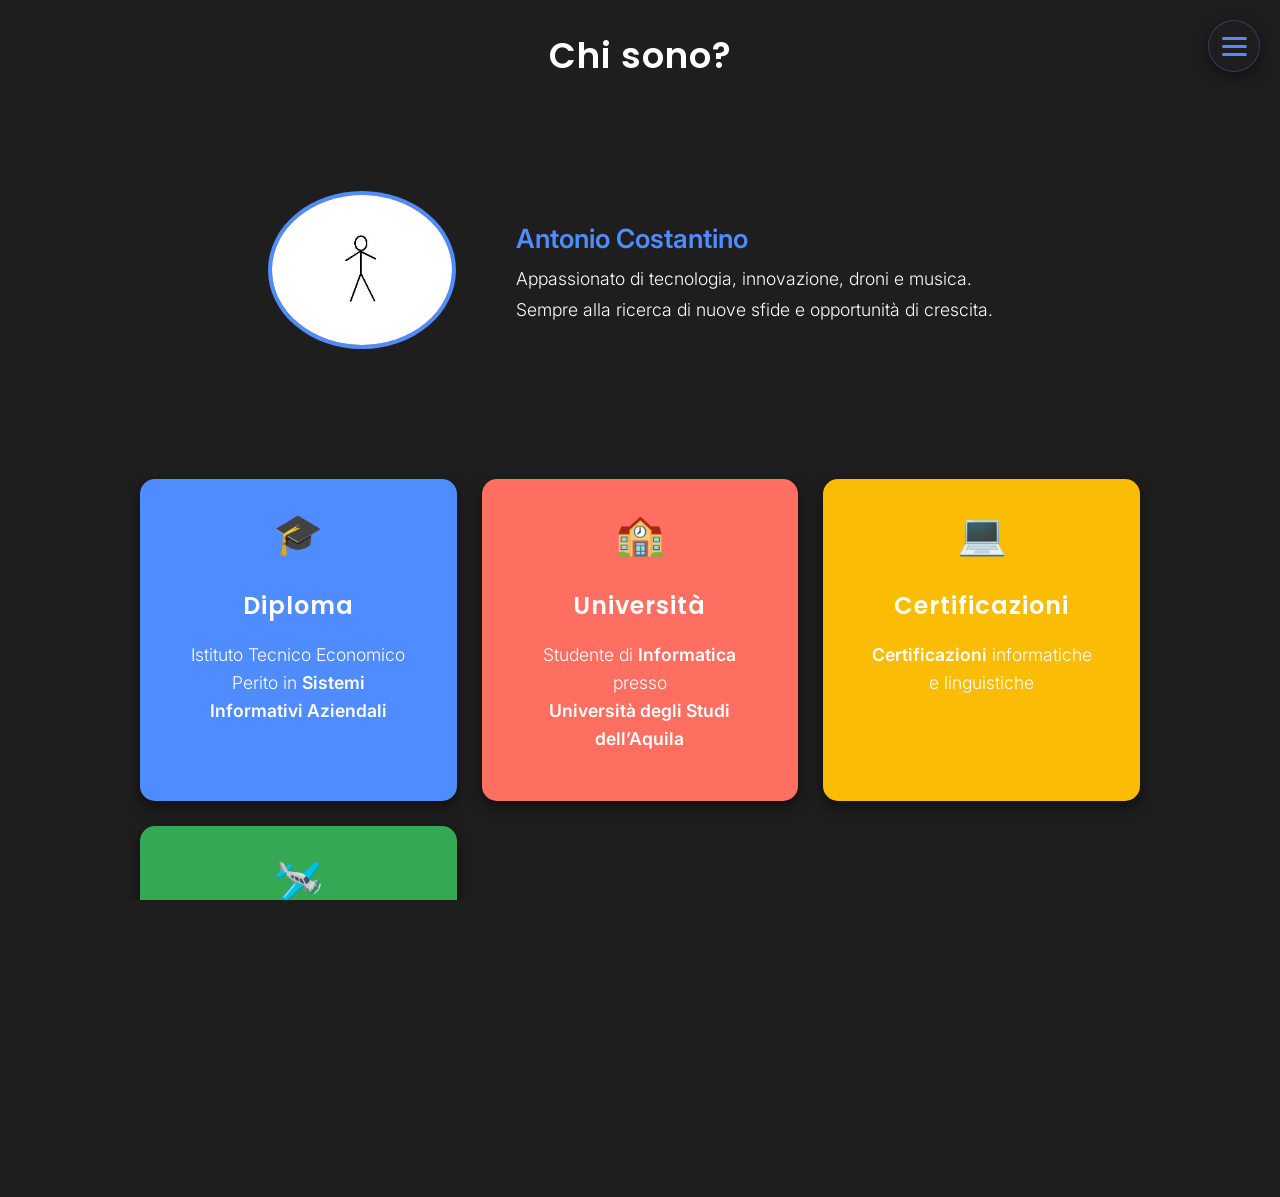
==== chi sono.html @ 18ca6b0a "Reset e ripartenza pulita" ====
<!DOCTYPE html>
<html lang="it">
<head>
  <meta charset="UTF-8">
  <meta name="viewport" content="width=device-width, initial-scale=1.0">
  <title>Antonio Costantino | Chi Sono</title>
  <link rel="stylesheet" href="https://cdnjs.cloudflare.com/ajax/libs/font-awesome/6.5.1/css/all.min.css">
  <link href="https://fonts.googleapis.com/css2?family=Inter:wght@300;400;500&family=Poppins:wght@600&display=swap" rel="stylesheet">
  <link rel="stylesheet" href="css/style.css">
  <link rel="stylesheet" href="css/chi sono.css">
</head>

<body>
  <!-- Menu -->
  <input type="checkbox" id="menuToggle" class="menuToggle">
  <label for="menuToggle" class="menu">
    <span class="hamburger"></span>
    <span class="hamburger"></span>
    <span class="hamburger"></span>
  </label>

  <nav class="options">
    <div class="menu-links"></div>
    <a href="index.html">Home</a>
    <a href="chi sono.html" class="active">Chi sono</a>
    <a href="foto.html">Foto</a>
    <a href="progetti.html">Progetti</a>

    <div class="menu-contacts">
      <span class="contacts-title">Contatti</span>
      <a href="mailto:acostantino2005@gmail.com" target="_blank" class="social-item">
      <div class="icon-box"><i class="far fa-envelope"> Email</i></div>
        </a> 
      <a href="https://www.linkedin.com/in/antonio-costantino-6b9562305/" target="_blank" class="social-item">
        <div class="icon-box"><i class="fab fa-linkedin-in"> LinkedIn</i></div>
    </a>
    <a href="https://www.instagram.com/antonio_costantino05/" target="_blank" class="social-item">
    <div class="icon-box"><i class="fab fa-instagram"> Instagram</i></div></a>
   </div>
  </nav>

 <div id="page-content">
    <!-- Titolo pagina-->
    <section class="main-title">
      <h1>Chi sono?</h1>
    </section>

    <!-- Foto e scritta -->
    <section class="io">
      <img src="png/iopersito.jpg" alt="Foto di Antonio" class="io-img">
     <div class="io-text">
       <p>
        <span class="nome">Antonio Costantino</span><br>
        Appassionato di tecnologia, innovazione, droni e musica.<br>
        Sempre alla ricerca di nuove sfide e opportunità di crescita.<br>
       </p>
     </div>
   </section>

   <section class="boxes">
      <div class="box fade-in" style="--bg:#4f8cff;">
        <div class="icon">🎓</div>
        <h2>Diploma</h2>
        <p>Istituto Tecnico Economico Perito in <span class="bold">Sistemi Informativi Aziendali</span></p>
     </div>

      <div class="box fade-in" style="--bg:#ff6f61;">
        <div class="icon">🏫</div>
        <h2>Università</h2>
        <p>Studente di <span class="bold">Informatica</span> presso <br>
        <a href="https://www.univaq.it/" target="_blank" class="universita"><span class="bold">Università degli Studi dell’Aquila</span></a></p> 
     </div>

      <div class="box fade-in" style="--bg:#fbbc05;">
        <div class="icon">💻</div>
        <h2>Certificazioni</h2>
        <p><span class="bold">Certificazioni</span> informatiche e linguistiche</p>
     </div>

      <div class="box fade-in" style="--bg:#34a853;">
        <div class="icon">🛩️</div>
        <h2>Pilota</h2>
        <p><span class="bold">Pilota certificato UAS</span> categoria open A1-A3</p>
      </div>
    </section>
      <div class="copyright">&copy; 2026 | Antonio Costantino</div>
 </div>

  <script>
    window.addEventListener('DOMContentLoaded', () => {
    // 1. Attiva l'ingresso soft della pagina
    document.body.classList.add('loaded');

    // 2. Gestione dei faders (il tuo codice esistente per lo scroll)
    const faders = document.querySelectorAll('.fade-in');
    const options = { threshold: 0.05, rootMargin: "0px 0px -20px 0px"};
    const observer = new IntersectionObserver((entries, observer) => {
      entries.forEach(entry => {
        if(entry.isIntersecting){
          entry.target.classList.add('visible');
          observer.unobserve(entry.target);
        }
      });
    }, options);
    faders.forEach(fader => observer.observe(fader)); 

    // 3. Close menu on outside click
    const menuToggle = document.getElementById('menuToggle');
    const menuButton = document.querySelector('.menu'); // The label acting as the button
    const optionsMenu = document.querySelector('.options'); // The actual menu panel

    document.addEventListener('click', function(event) {
      // If the menu is open
      if (menuToggle.checked) {
        const target = event.target;

        // Check if the click was outside the menu button AND outside the menu panel
        // Also ensure the click wasn't directly on the hidden checkbox itself (though unlikely)
        if (!optionsMenu.contains(target) && !menuButton.contains(target) && target !== menuToggle) {
          menuToggle.checked = false; // Close the menu
        }
      }
    });
    });
 </script>
</body>
</html>
---- css/style.css ----
/* --- Stile generale --- */
/* Impedisce di trascinare le immagini fuori dal sito */
img {
  -webkit-user-drag: none;
  -khtml-user-drag: none;
  -moz-user-drag: none;
  -o-user-drag: none;
  user-select: none;
}

/* Evita che su mobile appaia il menu "salva" tenendo premuto */
.gallery-item img, #modalImg {
  -webkit-touch-callout: none;
}

html, body {
  width: 100%;
  height: 100%;
  margin: 0;
  padding: 0;
  text-align: center;
  background-color: #1E1E1E;
  color: #ffffff;
  font-family: 'Inter', sans-serif;
  overflow-x: hidden; /* Evita scivolamenti laterali */
}

#page-content {
  width: 100%;
  min-height: 100vh;
  display: flex;
  flex-direction: column;
  transition: transform 0.5s cubic-bezier(0.4, 0, 0.2, 1);
  position: relative;
  z-index: 1;
}

/* --- Titoli --- */
h1, h2, h3 {
  font-family: 'Poppins', sans-serif;
  font-size: 2.2em;
  font-weight: 600;
  letter-spacing: 1px;
}

/* --- Testo --- */
p {
  font-family: 'Inter', sans-serif;
  font-size: 1.1em;
  max-width: 650px;
  line-height: 1.8;
  padding: 0 20px;
  font-weight: 300;
}

/* --- Immagine --- */
.io-img { 
  width: 150px; /* La foto profilo ora è specifica */
  height: 150px;
  object-fit: cover;
  border-radius: 50%; 
  margin: 20px 0;
  border: 2px solid #4f8cff;
}

/* --- Link generici --- */
a {
  text-decoration: none;
  color: #4f8cff;
  transition: 0.3s;
}

a:hover {
  transform: scale(1.05);
  color: #3a6fd8;
}

/* --- Link nei paragrafi --- */
p a {
  color: #fff;
}
p a:hover {
  color: #ccc;
  text-decoration: underline;
}

.bold {
  font-weight: 600;
}

/* Stile base del cerchio dietro l'icona */
.icon-wrapper {
  width: 80px;
  height: 80px;
  border-radius: 50%;
  display: flex;
  align-items: center;
  justify-content: center;
  font-size: 2.2rem;
  margin-bottom: 20px;
  transition: transform 0.3s ease;
}

/* Colore Blu per "Chi Sono" */
.block-who .icon-wrapper {
  background: rgba(79, 140, 255, 0.1);
  color: #4f8cff;
  border: 1px solid rgba(79, 140, 255, 0.3);
}

/* Colore Arancio/Giallo per "Foto" (richiama il sole/tramonto) */
.block-photo .icon-wrapper {
  background: rgba(255, 159, 67, 0.1);
  color: #ff9f43;
  border: 1px solid rgba(255, 159, 67, 0.3);
}

/* Colore Rosso/Fucsia per "Progetti" (richiama la spinta del razzo) */
.block-projects .icon-wrapper {
  background: rgba(255, 107, 107, 0.1);
  color: #ff6b6b;
  border: 1px solid rgba(255, 107, 107, 0.3);
}

/* Effetto al passaggio del mouse: l'icona si illumina */
.nav-block:hover .icon-wrapper {
  transform: scale(1.1);
}

.block-who:hover { border-color: #4f8cff; }
.block-photo:hover { border-color: #ff9f43; }
.block-projects:hover { border-color: #ff6b6b; }

/* --- Menu Home --- */
.menuToggle {
  display: none;
}

.menu {
  position: fixed;
  top: 20px;
  right: 20px;
  width: 50px;
  height: 50px;
  z-index: 1100;
  background-color: rgba(30, 30, 30, 0.8); 
  border: 1px solid rgba(79, 140, 255, 0.3); 
  border-radius: 50%;
  cursor: pointer;
  display: flex;
  flex-direction: column;
  justify-content: center; 
  align-items: center;
  gap: 5px; 
  z-index: 2100;
  box-shadow: 0 4px 15px rgba(0, 0, 0, 0.5); 
  backdrop-filter: blur(5px); 
  transition: transform 0.5s ease;
  transition: transform 0.3s ease, background-color 0.3s ease, border-color 0.3s ease;
}

/* Modifica alle lineette interne per adattarle al nuovo contenitore */
.hamburger {
  display: block;
  width: 25px; 
  height: 3px;
  background-color: #4f8cff;
  border-radius: 2px;
  transition: transform 0.3s ease, background-color 0.3s ease;
}

.menu:hover {
  background-color: rgba(79, 140, 255, 0.1); 
  border-color: #4f8cff;
}

.menu:hover .hamburger {
  transform: scale(1.1); 
}

/* 1. Sposta il contenuto a sinistra di 300px (pari alla larghezza del menu) */
#menuToggle:checked ~ #page-content {
  transform: translateX(-100px);
}

/* 2. Fai entrare il menu */
#menuToggle:checked ~ .options {
  transform: translateX(0);
}

.menu-links {
  display: flex;
  flex-direction: column;
  align-items: center;
  gap: 25px;
  margin-top: auto;
}

/* Contenitore generale dei contatti nel menu */
.menu-contacts {
  display: flex;
  flex-direction: column;
  align-items: center;
  gap: 12px; /* Spazio tra Email, LinkedIn, ecc. */
  margin-top: auto;
  padding-bottom: 40px;
  width: 100%;
}

/* La scritta "CONTATTI" in blu */
.contacts-title {
  color: #4f8cff;
  font-size: 0.75rem; 
  text-transform: uppercase;
  letter-spacing: 2.5px;
  margin-bottom: 8px;
  opacity: 0.9;
}

/* I nomi delle applicazioni (Email, LinkedIn, ecc.) */
.menu-contacts a {
  font-size: 0.9rem !important; /* Dimensione ridotta */
  color: rgba(255, 255, 255, 0.6) !important; /* Colore più discreto */
  text-decoration: none;
  transition: all 0.3s ease;
  font-weight: 300;
}

.menu-contacts a:hover {
  color: #4f8cff !important; /* Diventa blu quando ci passi sopra */
  transform: translateY(-2px); /* Leggerissimo movimento verso l'alto */
}

/* --- Opzioni menu --- */
.options {
  position: fixed;  
  top: 0;
  right: 0;
  bottom: 0;
  width: 300px;
  height: 100vh;
  background-color: rgba(17, 17, 17, 0.65);
  border-left: 1px solid rgba(79, 140, 255, 0.2); 
  backdrop-filter: blur(15px);
  -webkit-backdrop-filter: blur(15px);
  z-index: 2000;
  display: flex;
  flex-direction: column; 
  justify-content: space-between;
  gap: 20px;
  transform: translateX(100%);
  transition: transform 0.5s cubic-bezier(0.4, 0, 0.2, 1); /* Animazione di entrata più fluida */ 
  overflow-y: auto; /* Permette lo scorrimento verticale se il contenuto supera l'altezza */
}

.options a {
  color: #fff;
  font-size: 1.3em;
  text-decoration: none;
  font-weight: 500;
  transition: 0.3s;
}

.options a:hover {
  background-color: transparent;
  color: #4f8cff;
  transform: translateX(-10px); /* Effetto hover che sposta il testo a sinistra */
}

/* --- Pagina attiva --- */
.options a.active {
  background-color: transparent;
  color: #4f8cff;
  font-weight: 700;
}


/* --- Footer --- */
footer {
  width: 100%;
  margin-left: 0;
  margin-right: 0;
  margin-top: auto;
  padding: 10px 0; 
  background-color: #111;
  display: flex;
  flex-direction: column;
  align-items: center;
  gap: 8px;

  box-sizing: border-box; 
  position: relative;
}

.footer-title {
  font-size: 1.0em;
  margin: 0;
  color: #fff;
  letter-spacing: 1px;
}

footer .contatti {
  display: flex;
  gap: 25px; /* Spazio equilibrato tra i tre link */
  align-items: center;
  justify-content: center;
  flex-wrap: wrap; /* Fondamentale per il cellulare */
  max-width: 900px;
  margin: 0 auto;
}

.contact-item {
  display: flex;
  align-items: center;
  transition: transform 0.3s cubic-bezier(0.175, 0.885, 0.32, 1.275);
}

.contact-item:hover {
  transform: scale(1.15);
}

footer .contact-item a {
  color: #4f8cff;
  font-weight: 500;
}

.footer-social-link {
  display: flex;
  align-items: center;
  gap: 8px;
  color: rgba(255,255,255,0.7);
  font-size: 0.9rem;
  padding: 5px 10px;
  transition: 0.3s;
}

.footer-social-link i {
  color: #4f8cff;
}

.footer-social-link:hover {
  color: #fff;
  transform: translateY(-2px);
}

/* Colori personalizzati all'hover */
.contact-item:nth-child(1):hover a { color: #ff4f4f; } /* Mail -> Rosso */
.contact-item:nth-child(2):hover a { color: #0077b5; } /* LinkedIn -> Blu LinkedIn */
.contact-item:nth-child(3):hover a { color: #e1306c; } /* Instagram -> Rosa/Viola */

@media(max-width:768px){
  .menu-panel {
    width: 100%; /* occupa tutto lo schermo su mobile */
  }
}

.copyright {
  margin-top: auto; 
  padding: 20px 30px; 
  color: rgba(255, 255, 255, 0.3); 
  font-size: 0.85em;
  letter-spacing: 1px;
}

/* --- STILE SPECIFICO PER I BLOCCHI DELLA HOME --- */
.home-header {
  padding: 100px 20px 50px;
  text-align: center;
}

@media (max-width: 600px) {
  .home-header { padding: 60px 15px 30px; }
  .home-header h1 { font-size: 1.8rem; }
  .subtitle { font-size: 1rem; width: 100%; }
}

.home-header h1 span {
  color: #4f8cff;
}

.home-grid {
  display: grid;
  grid-template-columns: repeat(3, 1fr); /* 3 colonne su PC */
  gap: 25px;
  max-width: 1100px;
  margin: 0 auto 100px; /* Spazio sotto prima del footer */
  padding: 0 30px;
}

.nav-block {
  background-color: #252525;
  padding: 45px 25px;
  border-radius: 25px;
  text-decoration: none;
  border: 1px solid rgba(79, 140, 255, 0.1);
  display: flex;
  flex-direction: column;
  align-items: center;
  transition: all 0.4s cubic-bezier(0.175, 0.885, 0.32, 1.275);
}

.nav-block:hover {
  transform: translateY(-12px);
  background-color: #2a2a2a;
  border-color: #4f8cff;
  box-shadow: 0 15px 35px rgba(0,0,0,0.6);
}

.nav-block .icon { font-size: 3.2rem; margin-bottom: 15px; }
.nav-block h2 { font-size: 1.6rem; color: #fff; margin: 10px 0; }
.nav-block p { color: rgba(255,255,255,0.5); font-size: 0.95rem; margin: 0; line-height: 1.4; }

/* Adattamento per tablet e cellulari */
@media (max-width: 992px) { .home-grid { grid-template-columns: repeat(2, 1fr); } }
@media (max-width: 600px) { .home-grid { grid-template-columns: 1fr; } }

/* --- MENU FULL SCREEN SU MOBILE --- */
@media (max-width: 768px) {
  .options {
    width: 100% !important; /* Copre tutta la larghezza */
    border-left: none !important; /* Rimuoviamo il bordo sinistro perché non c'è più stacco */
    
    /* Su mobile usiamo flex-start: se il contenuto è tanto, inizia dall'alto e abilita lo scroll */
    justify-content: flex-start !important; 
    align-items: center !important;
    gap: 40px !important; /* Aumentiamo leggermente il gap per più spazio e potenziale overflow */
    padding: 80px 0 40px; /* Riduciamo il padding verticale per massimizzare lo spazio per il contenuto */
    overflow-y: auto !important;
    -webkit-overflow-scrolling: touch; /* Rende lo scroll fluido su dispositivi iOS */
    overscroll-behavior: contain; /* Impedisce alla pagina sotto di scorrere quando muovi il menu */
  }

  /* Rimuoviamo i margini automatici che su mobile "spingono" i contatti troppo in basso
     impedendo il corretto scorrimento della lista */
  .options .menu-links, 
  .options .menu-contacts {
    margin-top: 0 !important;
  }

  /* Fondamentale: impedisce ai link e ai contatti di rimpicciolirsi per "forzare" la vista */
  .options a, .menu-contacts {
    flex-shrink: 0 !important; /* Assicuriamo che non si rimpiccioliscano */
  }

  /* La tua linea blu? Mettiamola in fondo o in alto come dettaglio di classe */
  .options::before {
    content: "";
    position: absolute;
    top: 0;
    left: 0;
    width: 100%;
    height: 4px; /* Una lama blu orizzontale in alto */
    background-color: #4f8cff;
    box-shadow: 0 2px 15px rgba(79, 140, 255, 0.4);
  }

  /* Rimpiccioliamo leggermente i link perché a tutto schermo sembrano enormi */
  .options a {
    font-size: 1.8rem !important; 
  }

  /* Quando il menu è aperto, impediamo al contenuto sotto di muoversi troppo */
  #menuToggle:checked ~ #page-content {
    transform: translateX(0) !important; /* Non spostiamo la pagina di lato, tanto il menu la copre tutta */
    filter: blur(5px); /* Effetto sfocato sulla pagina che sta "sotto" */
  }
}
---- css/chi sono.css ----
/* --- Pagina chi sono --- */
.io {
  display: flex;
  align-items: center;
  justify-content: flex-start;
  gap: 40px;
  max-width: 1000px;
  margin: 60px auto;
  flex-wrap: wrap;
}

.io-text {
  text-align: left;
  max-width: 600px;
  margin: 0 auto
}

.io-img {
  width: 180px;
  border-radius: 50%;
  border: 4px solid #4f8cff;
}

.nome {
  color: #4f8cff;
  font-weight: 600;
  font-size: 1.5em;
}

.universita {
  color: #fff !important;
  text-decoration: none !important;
  transition: 0.3s;
}

.universita:hover {
  color: #4f8cff !important;
}

/* --- Box --- */
.boxes {
  display: grid;
  grid-template-columns: repeat(auto-fit, minmax(250px, 1fr));
  gap: 25px;
  max-width: 1000px;
  margin: 50px auto;
  padding: 0 20px;
}

.box {
  background-color: var(--bg, #222);
  padding: 30px 25px;
  border-radius: 15px;
  box-shadow: 0 6px 15px rgba(0,0,0,0.5);
  text-align: center;
  transition: transform 0.4s ease, box-shadow 0.4s ease, background-color 0.4s ease;
  opacity: 0;
  transform: translateY(30px);
  color: #fff;
}

.box:hover {
  transform: translateY(-10px) scale(1.02);
  box-shadow: 0 12px 30px rgba(0,0,0,0.7);
}

.box h2 {
  margin-bottom: 10px;
  font-size: 1.5em;
}

.box p {
  font-size: 1.1em;
  line-height: 1.6;
}

/* Icona animata */
.box .icon {
  font-size: 2.5em;
  margin-bottom: 10px;
  display: inline-block;
  transition: transform 0.3s;
}

.box:hover .icon {
  transform: rotate(15deg) scale(1.2);
}

/* Fade-in caricamento / scroll */
.fade-in.visible {
  opacity: 1;
  transform: translateY(0);
  transition: all 0.8s ease-out;
}

/* Responsive */
@media(max-width:768px){
  .io {
    flex-direction: column;
    align-items: center;
    text-align: center;
  }
  
  .io-text {
    text-align: center;
  }

  .boxes {
    grid-template-columns: 1fr;
  }

    .box {
    padding: 30px 25px;
  }
}


/* Stato iniziale: pagina invisibile e leggermente spostata in basso */
body {
    opacity: 0;
    transition: opacity 1s ease-out;
    margin: 0;
    padding: 0;
}

/* Stato finale: quando la pagina è caricata */
body.loaded {
    opacity: 1;
}

/* Rendi l'immagine del profilo più fluida nell'apparire */
.io-img {
    transition: transform 1.0s ease, box-shadow 0.8s ease;
    /* Opzionale: un leggero zoom-in all'inizio */
    animation: imageEntrance 1.2s ease-out;
}

@keyframes imageEntrance {
    from { opacity: 0; transform: scale(0.9); }
    to { opacity: 1; transform: scale(1); }
}

/* Se le box sono già nel viewport all'avvio, appariranno una dopo l'altra */
.box:nth-child(1) { transition-delay: 0.1s; }
.box:nth-child(2) { transition-delay: 0.2s; }
.box:nth-child(3) { transition-delay: 0.4s; }
.box:nth-child(4) { transition-delay: 0.6; }
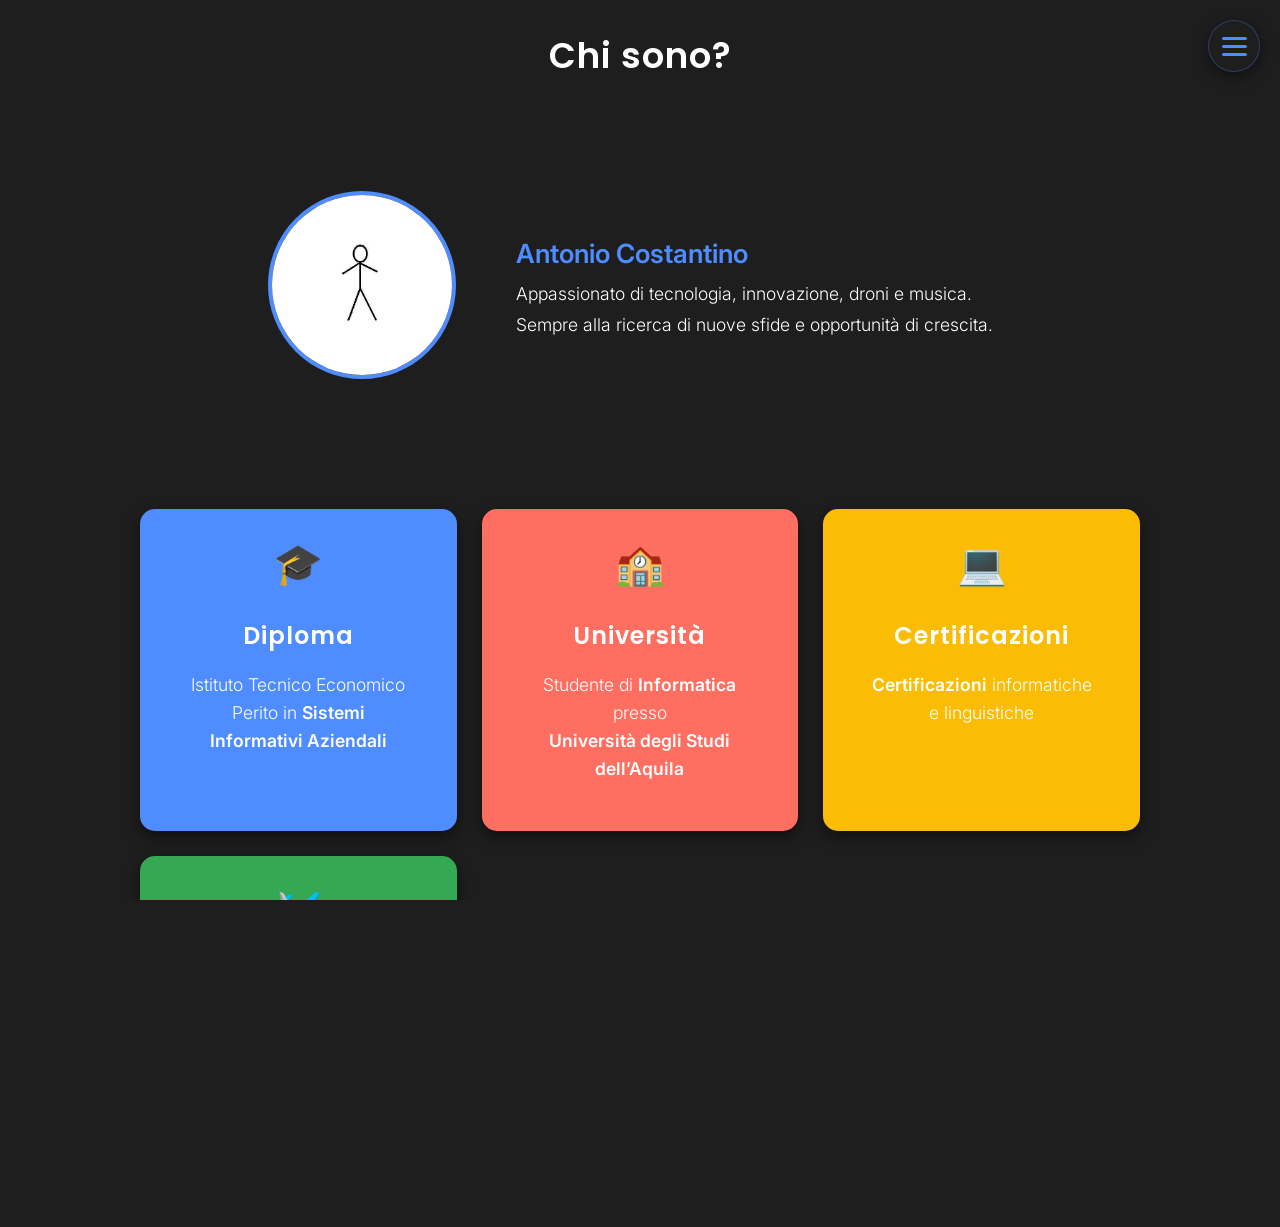
==== commit e4b807f9: "modifica generale del sito, aggiunta di video e sistemazione di alcuni dettagli estetici." ====
--- a/chi sono.html
+++ b/chi sono.html
@@ -6,6 +6,7 @@
   <title>Antonio Costantino | Chi Sono</title>
   <link rel="stylesheet" href="https://cdnjs.cloudflare.com/ajax/libs/font-awesome/6.5.1/css/all.min.css">
   <link href="https://fonts.googleapis.com/css2?family=Inter:wght@300;400;500&family=Poppins:wght@600&display=swap" rel="stylesheet">
+  <link href="https://fonts.googleapis.com/css2?family=Inter:wght@300;400;500&family=Poppins:wght@400;500;600&display=swap" rel="stylesheet">
   <link rel="stylesheet" href="css/style.css">
   <link rel="stylesheet" href="css/chi sono.css">
 </head>
@@ -26,17 +27,18 @@
     <a href="foto.html">Foto</a>
     <a href="progetti.html">Progetti</a>
 
-    <div class="menu-contacts">
+<div class="menu-contacts">
       <span class="contacts-title">Contatti</span>
       <a href="mailto:acostantino2005@gmail.com" target="_blank" class="social-item">
-      <div class="icon-box"><i class="far fa-envelope"> Email</i></div>
-        </a> 
+        <div class="icon-box"><i class="far fa-envelope"></i> Email</div>
+      </a> 
       <a href="https://www.linkedin.com/in/antonio-costantino-6b9562305/" target="_blank" class="social-item">
-        <div class="icon-box"><i class="fab fa-linkedin-in"> LinkedIn</i></div>
-    </a>
-    <a href="https://www.instagram.com/antonio_costantino05/" target="_blank" class="social-item">
-    <div class="icon-box"><i class="fab fa-instagram"> Instagram</i></div></a>
-   </div>
+        <div class="icon-box"><i class="fab fa-linkedin-in"></i> LinkedIn</div>
+      </a>
+      <a href="https://www.instagram.com/antonio_costantino05/" target="_blank" class="social-item">
+        <div class="icon-box"><i class="fab fa-instagram"></i> Instagram</div>
+      </a>  
+    </div>
   </nav>
 
  <div id="page-content">
--- a/css/style.css
+++ b/css/style.css
@@ -209,6 +209,8 @@
 
 /* La scritta "CONTATTI" in blu */
 .contacts-title {
+  font-family: 'Poppins', sans-serif;
+  font-family: 'Poppins', sans-serif !important;
   color: #4f8cff;
   font-size: 0.75rem; 
   text-transform: uppercase;
@@ -219,11 +221,14 @@
 
 /* I nomi delle applicazioni (Email, LinkedIn, ecc.) */
 .menu-contacts a {
+  font-family: 'Poppins', sans-serif;
+  font-family: 'Poppins', sans-serif !important;
   font-size: 0.9rem !important; /* Dimensione ridotta */
   color: rgba(255, 255, 255, 0.6) !important; /* Colore più discreto */
   text-decoration: none;
   transition: all 0.3s ease;
   font-weight: 300;
+  font-weight: 400;
 }
 
 .menu-contacts a:hover {
@@ -320,6 +325,8 @@
 }
 
 footer .contact-item a {
+  font-family: 'Poppins', sans-serif;
+  font-family: 'Poppins', sans-serif !important;
   color: #4f8cff;
   font-weight: 500;
 }
@@ -366,6 +373,14 @@
 .home-header {
   padding: 100px 20px 50px;
   text-align: center;
+}
+
+.subtitle {
+  margin-left: auto;
+  margin-right: auto;
+  display: inline-block;
+  max-width: 650px;
+  margin: 0 auto;
 }
 
 @media (max-width: 600px) {
--- a/css/chi sono.css
+++ b/css/chi sono.css
@@ -17,6 +17,8 @@
 
 .io-img {
   width: 180px;
+  height: 180px;
+  object-fit: cover;
   border-radius: 50%;
   border: 4px solid #4f8cff;
 }
@@ -143,6 +145,6 @@
 /* Se le box sono già nel viewport all'avvio, appariranno una dopo l'altra */
 .box:nth-child(1) { transition-delay: 0.1s; }
 .box:nth-child(2) { transition-delay: 0.2s; }
-.box:nth-child(3) { transition-delay: 0.4s; }
-.box:nth-child(4) { transition-delay: 0.6; }
+.box:nth-child(3) { transition-delay: 0.3s; }
+.box:nth-child(4) { transition-delay: 0.4s; }
 
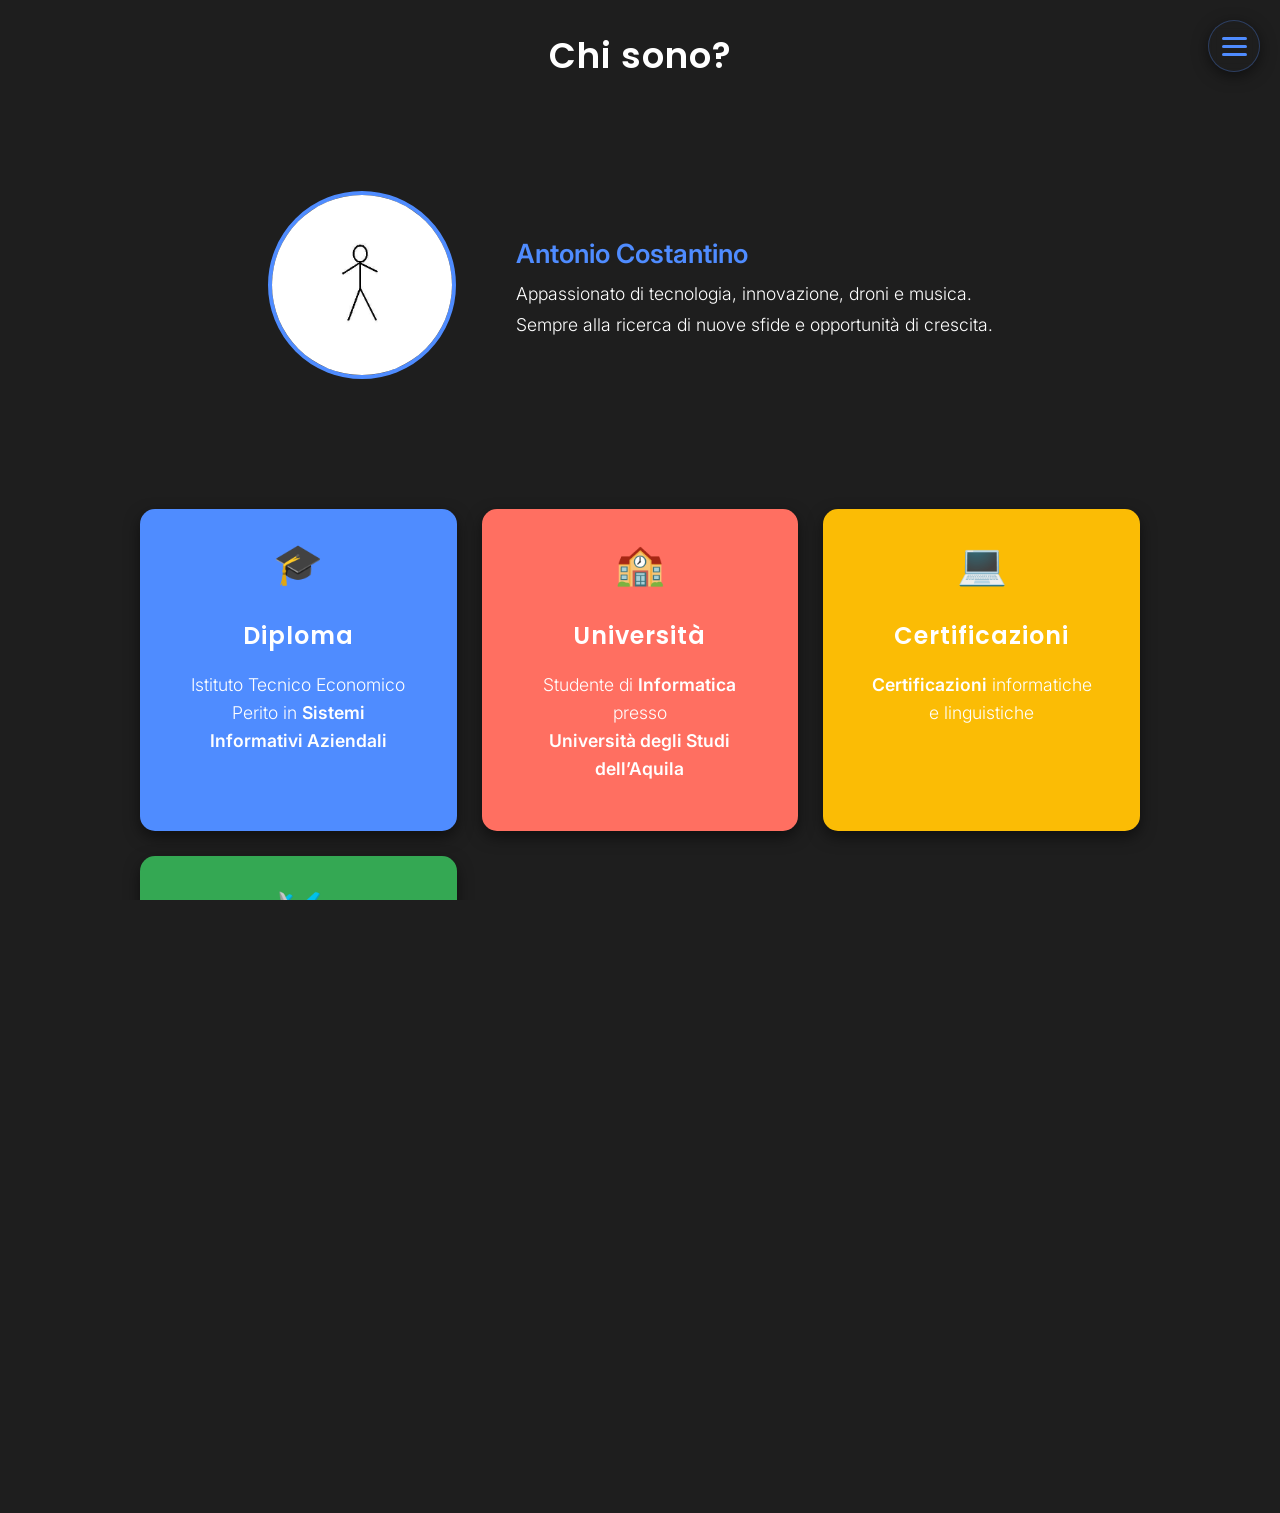
==== commit 3ef0ad6d: "ottimizzazione di tutte le pagine" ====
--- a/chi sono.html
+++ b/chi sono.html
@@ -22,10 +22,10 @@
 
   <nav class="options">
     <div class="menu-links"></div>
-    <a href="index.html">Home</a>
-    <a href="chi sono.html" class="active">Chi sono</a>
-    <a href="foto.html">Foto</a>
-    <a href="progetti.html">Progetti</a>
+    <a href="index.html"><i class="fas fa-house menu-icon"></i>Home</a>
+    <a href="chi sono.html" class="active"><i class="fas fa-user menu-icon"></i>Chi sono</a>
+    <a href="foto.html"><i class="fas fa-camera menu-icon"></i>Foto</a>
+    <a href="progetti.html"><i class="fas fa-rocket menu-icon"></i>Progetti</a>
 
 <div class="menu-contacts">
       <span class="contacts-title">Contatti</span>
@@ -85,45 +85,70 @@
         <p><span class="bold">Pilota certificato UAS</span> categoria open A1-A3</p>
       </div>
     </section>
+    <section class="cta-block">
+      <h3>Hai un progetto in mente?</h3>
+      <p>Guarda i miei lavori o scrivimi per richiedere un lavoro.</p>
+      <div class="cta-buttons">
+        <a class="cta-btn" href="mailto:acostantino2005@gmail.com?subject=Richiesta%20lavoro">Contattami</a>
+        <a class="cta-btn secondary" href="foto.html">Foto e video</a>
+        <a class="cta-btn secondary" href="progetti.html">Progetti</a>
+      </div>
+    </section>
+
       <div class="copyright">&copy; 2026 | Antonio Costantino</div>
  </div>
 
   <script>
-    window.addEventListener('DOMContentLoaded', () => {
-    // 1. Attiva l'ingresso soft della pagina
-    document.body.classList.add('loaded');
+    document.addEventListener('DOMContentLoaded', () => {
+      document.body.classList.add('loaded');
+      initMenu();
+      initScrollFade();
+    });
 
-    // 2. Gestione dei faders (il tuo codice esistente per lo scroll)
-    const faders = document.querySelectorAll('.fade-in');
-    const options = { threshold: 0.05, rootMargin: "0px 0px -20px 0px"};
-    const observer = new IntersectionObserver((entries, observer) => {
-      entries.forEach(entry => {
-        if(entry.isIntersecting){
-          entry.target.classList.add('visible');
-          observer.unobserve(entry.target);
+    // --- MENU: chiusura al click fuori e con tasto Esc ---
+    function initMenu() {
+      const menuToggle = document.getElementById('menuToggle');
+      const menuButton = document.querySelector('.menu');
+      const optionsMenu = document.querySelector('.options');
+
+      if (!menuToggle || !menuButton || !optionsMenu) return;
+
+      document.addEventListener('click', (event) => {
+        if (menuToggle.checked) {
+          const target = event.target;
+          if (!optionsMenu.contains(target) && !menuButton.contains(target) && target !== menuToggle) {
+            menuToggle.checked = false;
+          }
         }
       });
-    }, options);
-    faders.forEach(fader => observer.observe(fader)); 
 
-    // 3. Close menu on outside click
-    const menuToggle = document.getElementById('menuToggle');
-    const menuButton = document.querySelector('.menu'); // The label acting as the button
-    const optionsMenu = document.querySelector('.options'); // The actual menu panel
+      document.addEventListener('keydown', (event) => {
+        if (event.key === 'Escape' && menuToggle.checked) {
+          menuToggle.checked = false;
+        }
+      });
+    }
 
-    document.addEventListener('click', function(event) {
-      // If the menu is open
-      if (menuToggle.checked) {
-        const target = event.target;
+    // --- EFFETTO CASCATA ALLO SCROLL ---
+    function initScrollFade() {
+      const items = document.querySelectorAll('.fade-in, .gallery-item, .project-card');
+      if (!items.length) return;
 
-        // Check if the click was outside the menu button AND outside the menu panel
-        // Also ensure the click wasn't directly on the hidden checkbox itself (though unlikely)
-        if (!optionsMenu.contains(target) && !menuButton.contains(target) && target !== menuToggle) {
-          menuToggle.checked = false; // Close the menu
-        }
-      }
-    });
-    });
- </script>
+      const observerOptions = { threshold: 0.1 };
+      const observer = new IntersectionObserver((entries) => {
+        entries.forEach((entry, index) => {
+          if (entry.isIntersecting) {
+            setTimeout(() => {
+              entry.target.classList.add('visible');
+            }, (index % 3) * 100);
+            observer.unobserve(entry.target);
+          }
+        });
+      }, observerOptions);
+
+      items.forEach(item => observer.observe(item));
+    }
+  </script>
+
 </body>
-</html>
+</html>
--- a/css/style.css
+++ b/css/style.css
@@ -176,6 +176,19 @@
 
 .menu:hover .hamburger {
   transform: scale(1.1); 
+}
+
+/* Trasforma l'icona hamburger in una X quando il menu è aperto */
+#menuToggle:checked ~ .menu .hamburger:nth-child(1) {
+  transform: translateY(8px) rotate(45deg);
+}
+
+#menuToggle:checked ~ .menu .hamburger:nth-child(2) {
+  opacity: 0;
+}
+
+#menuToggle:checked ~ .menu .hamburger:nth-child(3) {
+  transform: translateY(-8px) rotate(-45deg);
 }
 
 /* 1. Sposta il contenuto a sinistra di 300px (pari alla larghezza del menu) */
@@ -264,6 +277,14 @@
   text-decoration: none;
   font-weight: 500;
   transition: 0.3s;
+}
+
+.options a i.menu-icon {
+  margin-right: 12px;
+  width: 18px;
+  text-align: center;
+  font-size: 0.85em;
+  opacity: 0.85;
 }
 
 .options a:hover {
--- a/css/chi sono.css
+++ b/css/chi sono.css
@@ -148,3 +148,21 @@
 .box:nth-child(3) { transition-delay: 0.3s; }
 .box:nth-child(4) { transition-delay: 0.4s; }
 
+/* --- Invito finale --- */
+.cta-block {
+  text-align: center;
+  padding: 60px 20px 70px;
+  background: linear-gradient(to bottom, transparent, rgba(79, 140, 255, 0.06));
+}
+.cta-block h3 { font-size: 1.8rem; color: #4f8cff; margin: 0 0 10px; }
+.cta-block p { margin: 0 auto 26px; color: rgba(255,255,255,0.7); }
+.cta-buttons { display: flex; flex-wrap: wrap; justify-content: center; gap: 12px; }
+.cta-btn {
+  display: inline-block; padding: 11px 26px; border-radius: 50px;
+  background: #4f8cff; border: 1px solid #4f8cff; color: #fff;
+  font-family: 'Poppins', sans-serif; font-weight: 600; font-size: 0.9rem;
+}
+.cta-btn:hover { background: #3a6fd8; border-color: #3a6fd8; color: #fff; }
+.cta-btn.secondary { background: transparent; color: rgba(255,255,255,0.85); border-color: rgba(79,140,255,0.5); }
+.cta-btn.secondary:hover { background: transparent; border-color: #4f8cff; color: #fff; }
+@media (max-width: 600px) { .cta-block h3 { font-size: 1.4rem; } }
